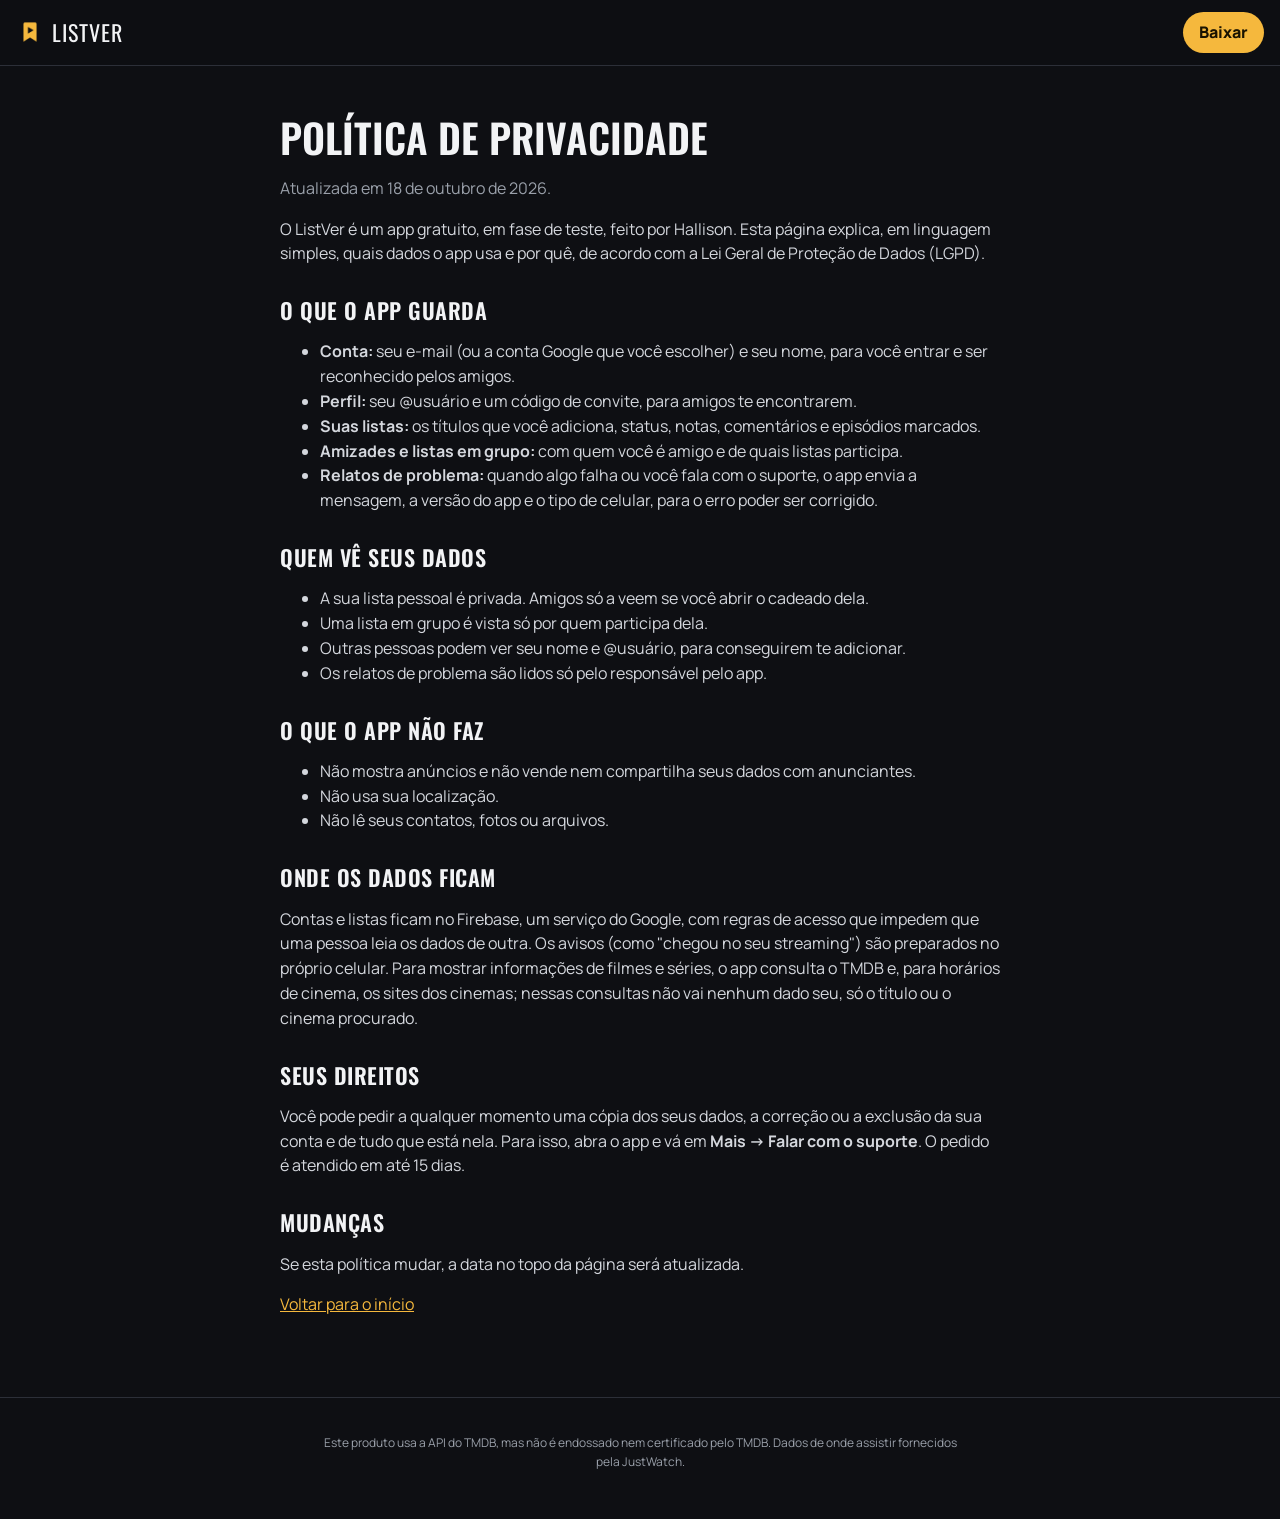
==== privacidade.html @ 409ae318 "Pagina de download do ListVer" ====
<!doctype html>
<html lang="pt-BR">
<head>
<meta charset="utf-8">
<meta name="viewport" content="width=device-width, initial-scale=1">
<title>Privacidade do ListVer</title>
<meta name="theme-color" content="#0E0F13">
<link rel="icon" href="icone.png">
<link rel="preconnect" href="https://fonts.googleapis.com">
<link rel="preconnect" href="https://fonts.gstatic.com" crossorigin>
<link href="https://fonts.googleapis.com/css2?family=Oswald:wght@500;600&family=Manrope:wght@500;700;800&display=swap" rel="stylesheet">
<link rel="stylesheet" href="estilo.css">
</head>
<body>
<header class="barra">
  <a class="marca" href="index.html"><img src="icone.png" alt="" width="28" height="28">ListVer</a>
  <a class="barra-baixar" href="index.html#baixar">Baixar</a>
</header>

<main class="texto-longo">
  <h1>Política de privacidade</h1>
  <p class="data">Atualizada em 18 de outubro de 2026.</p>

  <p>O ListVer é um app gratuito, em fase de teste, feito por Hallison. Esta página explica, em linguagem simples, quais dados o app usa e por quê, de acordo com a Lei Geral de Proteção de Dados (LGPD).</p>

  <h2>O que o app guarda</h2>
  <ul>
    <li><strong>Conta:</strong> seu e-mail (ou a conta Google que você escolher) e seu nome, para você entrar e ser reconhecido pelos amigos.</li>
    <li><strong>Perfil:</strong> seu @usuário e um código de convite, para amigos te encontrarem.</li>
    <li><strong>Suas listas:</strong> os títulos que você adiciona, status, notas, comentários e episódios marcados.</li>
    <li><strong>Amizades e listas em grupo:</strong> com quem você é amigo e de quais listas participa.</li>
    <li><strong>Relatos de problema:</strong> quando algo falha ou você fala com o suporte, o app envia a mensagem, a versão do app e o tipo de celular, para o erro poder ser corrigido.</li>
  </ul>

  <h2>Quem vê seus dados</h2>
  <ul>
    <li>A sua lista pessoal é privada. Amigos só a veem se você abrir o cadeado dela.</li>
    <li>Uma lista em grupo é vista só por quem participa dela.</li>
    <li>Outras pessoas podem ver seu nome e @usuário, para conseguirem te adicionar.</li>
    <li>Os relatos de problema são lidos só pelo responsável pelo app.</li>
  </ul>

  <h2>O que o app não faz</h2>
  <ul>
    <li>Não mostra anúncios e não vende nem compartilha seus dados com anunciantes.</li>
    <li>Não usa sua localização.</li>
    <li>Não lê seus contatos, fotos ou arquivos.</li>
  </ul>

  <h2>Onde os dados ficam</h2>
  <p>Contas e listas ficam no Firebase, um serviço do Google, com regras de acesso que impedem que uma pessoa leia os dados de outra. Os avisos (como "chegou no seu streaming") são preparados no próprio celular. Para mostrar informações de filmes e séries, o app consulta o TMDB e, para horários de cinema, os sites dos cinemas; nessas consultas não vai nenhum dado seu, só o título ou o cinema procurado.</p>

  <h2>Seus direitos</h2>
  <p>Você pode pedir a qualquer momento uma cópia dos seus dados, a correção ou a exclusão da sua conta e de tudo que está nela. Para isso, abra o app e vá em <strong>Mais → Falar com o suporte</strong>. O pedido é atendido em até 15 dias.</p>

  <h2>Mudanças</h2>
  <p>Se esta política mudar, a data no topo da página será atualizada.</p>

  <p><a href="index.html">Voltar para o início</a></p>
</main>

<footer class="rodape">
  <p class="creditos">Este produto usa a API do TMDB, mas não é endossado nem certificado pelo TMDB. Dados de onde assistir fornecidos pela JustWatch.</p>
</footer>
</body>
</html>
---- estilo.css ----
:root {
  --fundo: #0e0f13;
  --cartao: #181a20;
  --borda: #2c2f38;
  --texto: #f2f3f5;
  --suave: #9aa0aa;
  --destaque: #f5b83d;
  --sobre-destaque: #1a1300;
}

* { box-sizing: border-box; }
html { scroll-behavior: smooth; }
body {
  margin: 0;
  background: var(--fundo);
  color: var(--texto);
  font-family: Manrope, system-ui, sans-serif;
  line-height: 1.55;
}
a { color: var(--destaque); }
h1, h2, h3 { font-family: Oswald, sans-serif; font-weight: 600; line-height: 1.15; margin: 0; }
h2 { font-size: 30px; text-transform: uppercase; letter-spacing: 0.5px; text-align: center; }
h3 { font-size: 20px; font-weight: 500; }

.barra {
  position: sticky; top: 0; z-index: 1;
  display: flex; align-items: center; justify-content: space-between;
  padding: 12px 16px;
  background: rgba(14, 15, 19, 0.88);
  backdrop-filter: blur(8px);
  border-bottom: 1px solid var(--borda);
}
.marca {
  display: flex; align-items: center; gap: 8px;
  color: var(--texto); text-decoration: none;
  font-family: Oswald, sans-serif; font-size: 22px; text-transform: uppercase; letter-spacing: 1px;
}
.barra-baixar {
  color: var(--sobre-destaque); background: var(--destaque);
  text-decoration: none; font-weight: 800; padding: 8px 16px; border-radius: 999px;
}

main { max-width: 960px; margin: 0 auto; padding: 0 16px; }
section { padding: 56px 0; }

.heroi { text-align: center; display: flex; flex-direction: column; align-items: center; gap: 20px; padding-top: 64px; }
.heroi-icone { border-radius: 22px; }
.heroi h1 { font-size: clamp(36px, 7vw, 60px); text-transform: uppercase; max-width: 760px; }
.heroi h1 span { color: var(--destaque); }
.heroi-texto { color: var(--suave); font-size: 18px; max-width: 580px; margin: 0; }
.heroi-acoes { display: flex; flex-direction: column; align-items: center; gap: 10px; }
.selo { color: var(--suave); font-size: 14px; }

.botao {
  display: inline-block; text-align: center; text-decoration: none;
  background: var(--destaque); color: var(--sobre-destaque);
  font-weight: 800; font-size: 17px; padding: 16px 28px; border-radius: 14px;
}
.botao:hover { filter: brightness(1.08); }
.botao:active { opacity: 0.85; }
.botao-grande { display: block; font-size: 19px; padding: 20px; }

.grade { display: grid; grid-template-columns: repeat(auto-fit, minmax(260px, 1fr)); gap: 16px; margin-top: 28px; }
.cartao { background: var(--cartao); border: 1px solid var(--borda); border-radius: 16px; padding: 22px; }
.cartao p { color: var(--suave); margin: 8px 0 0; }
.cartao-icone { font-size: 28px; margin-bottom: 10px; }

.baixar { max-width: 520px; margin: 0 auto; display: flex; flex-direction: column; gap: 16px; }
.passos {
  margin: 0; padding: 18px 18px 18px 38px;
  background: var(--cartao); border: 1px solid var(--borda); border-radius: 16px;
  display: flex; flex-direction: column; gap: 10px;
}
.passos strong { color: var(--destaque); }
.nota-centro { color: var(--suave); font-size: 14px; text-align: center; margin: 0; }
.aviso { background: var(--cartao); border-left: 4px solid var(--destaque); border-radius: 12px; padding: 14px 16px; font-size: 15px; }

.sugestao { text-align: center; max-width: 620px; margin: 0 auto; }
.sugestao p { color: var(--suave); font-size: 17px; }

.rodape { border-top: 1px solid var(--borda); padding: 28px 16px 40px; text-align: center; color: var(--suave); font-size: 14px; }
.rodape p { margin: 8px auto; max-width: 640px; }
.creditos { display: flex; flex-direction: column; align-items: center; gap: 8px; font-size: 12px; }

.texto-longo { max-width: 720px; margin: 0 auto; padding: 48px 0 64px; }
.texto-longo h1 { font-size: 40px; text-transform: uppercase; margin-bottom: 8px; }
.texto-longo h2 { text-align: left; font-size: 22px; margin-top: 32px; }
.texto-longo p, .texto-longo li { color: #d4d7dd; }
.texto-longo .data { color: var(--suave); }
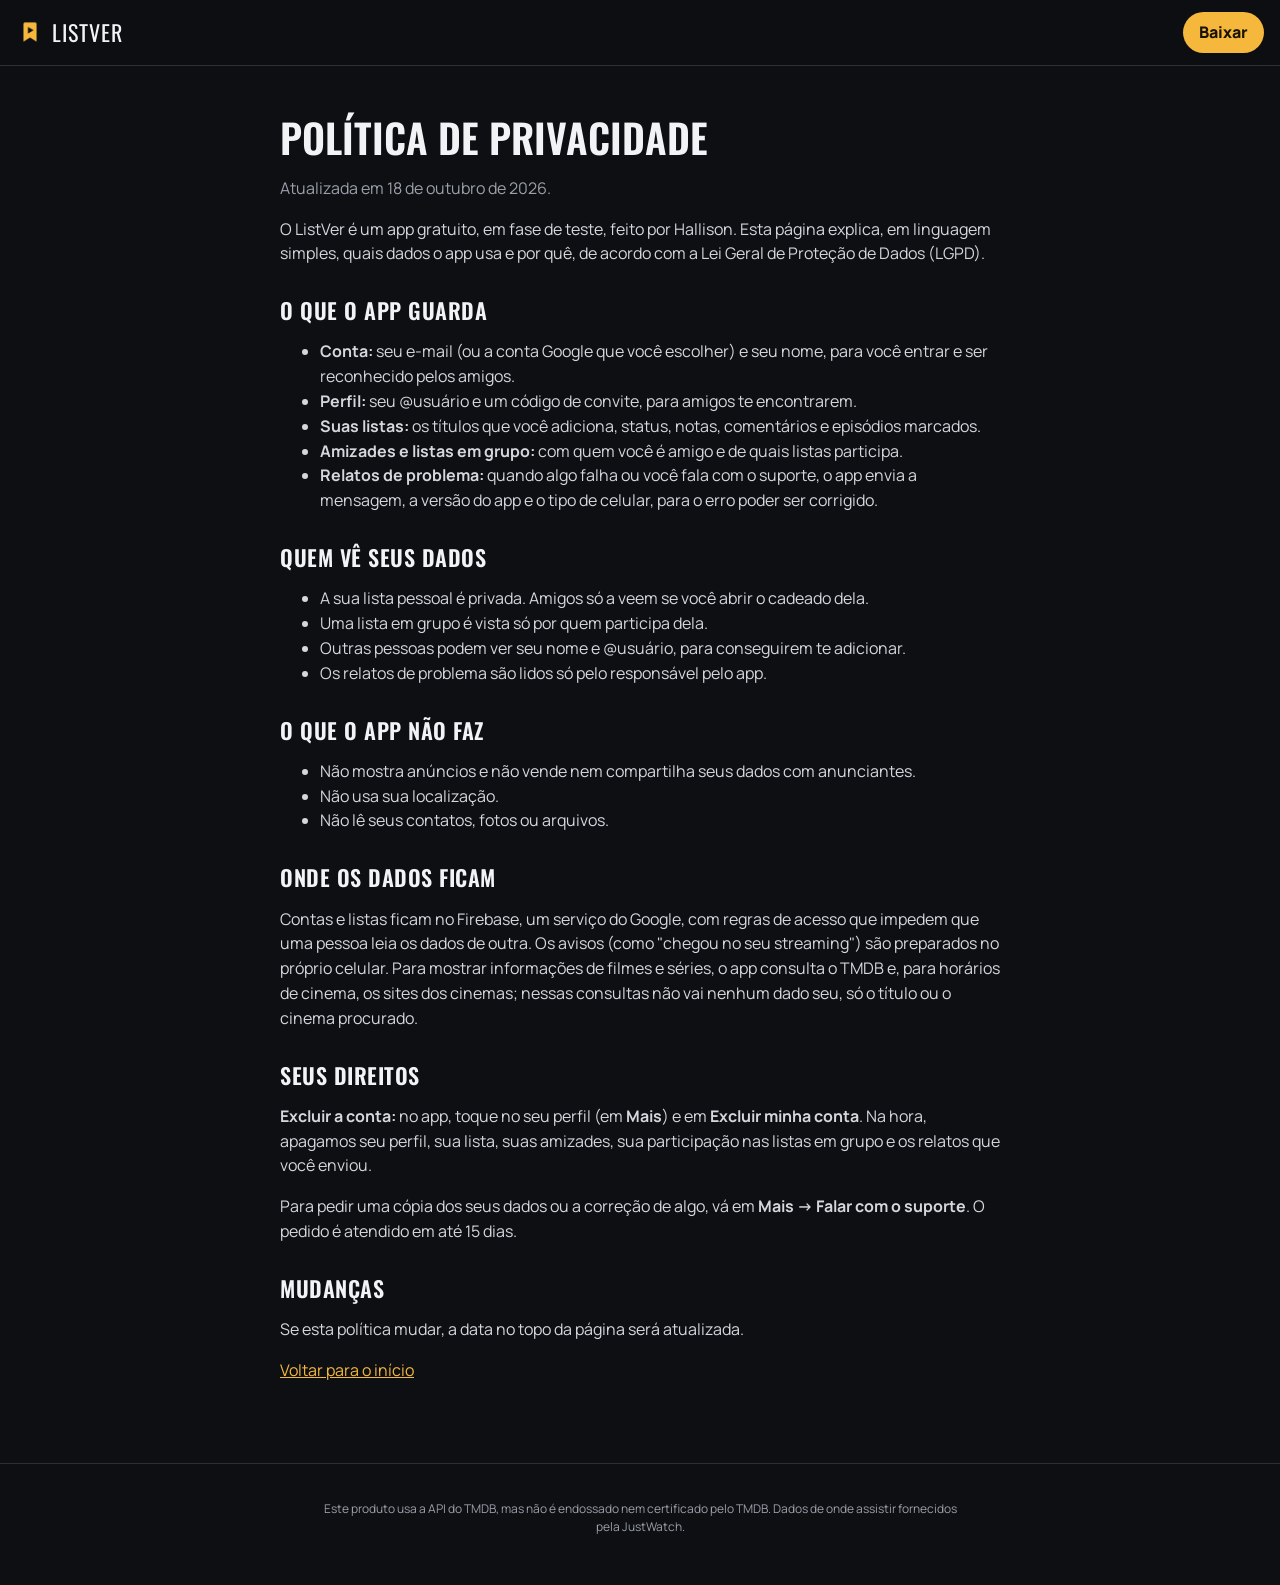
==== commit 016137a2: "Privacidade: excluir conta pelo app" ====
--- a/privacidade.html
+++ b/privacidade.html
@@ -51,7 +51,8 @@
   <p>Contas e listas ficam no Firebase, um serviço do Google, com regras de acesso que impedem que uma pessoa leia os dados de outra. Os avisos (como "chegou no seu streaming") são preparados no próprio celular. Para mostrar informações de filmes e séries, o app consulta o TMDB e, para horários de cinema, os sites dos cinemas; nessas consultas não vai nenhum dado seu, só o título ou o cinema procurado.</p>
 
   <h2>Seus direitos</h2>
-  <p>Você pode pedir a qualquer momento uma cópia dos seus dados, a correção ou a exclusão da sua conta e de tudo que está nela. Para isso, abra o app e vá em <strong>Mais → Falar com o suporte</strong>. O pedido é atendido em até 15 dias.</p>
+  <p><strong>Excluir a conta:</strong> no app, toque no seu perfil (em <strong>Mais</strong>) e em <strong>Excluir minha conta</strong>. Na hora, apagamos seu perfil, sua lista, suas amizades, sua participação nas listas em grupo e os relatos que você enviou.</p>
+  <p>Para pedir uma cópia dos seus dados ou a correção de algo, vá em <strong>Mais → Falar com o suporte</strong>. O pedido é atendido em até 15 dias.</p>
 
   <h2>Mudanças</h2>
   <p>Se esta política mudar, a data no topo da página será atualizada.</p>
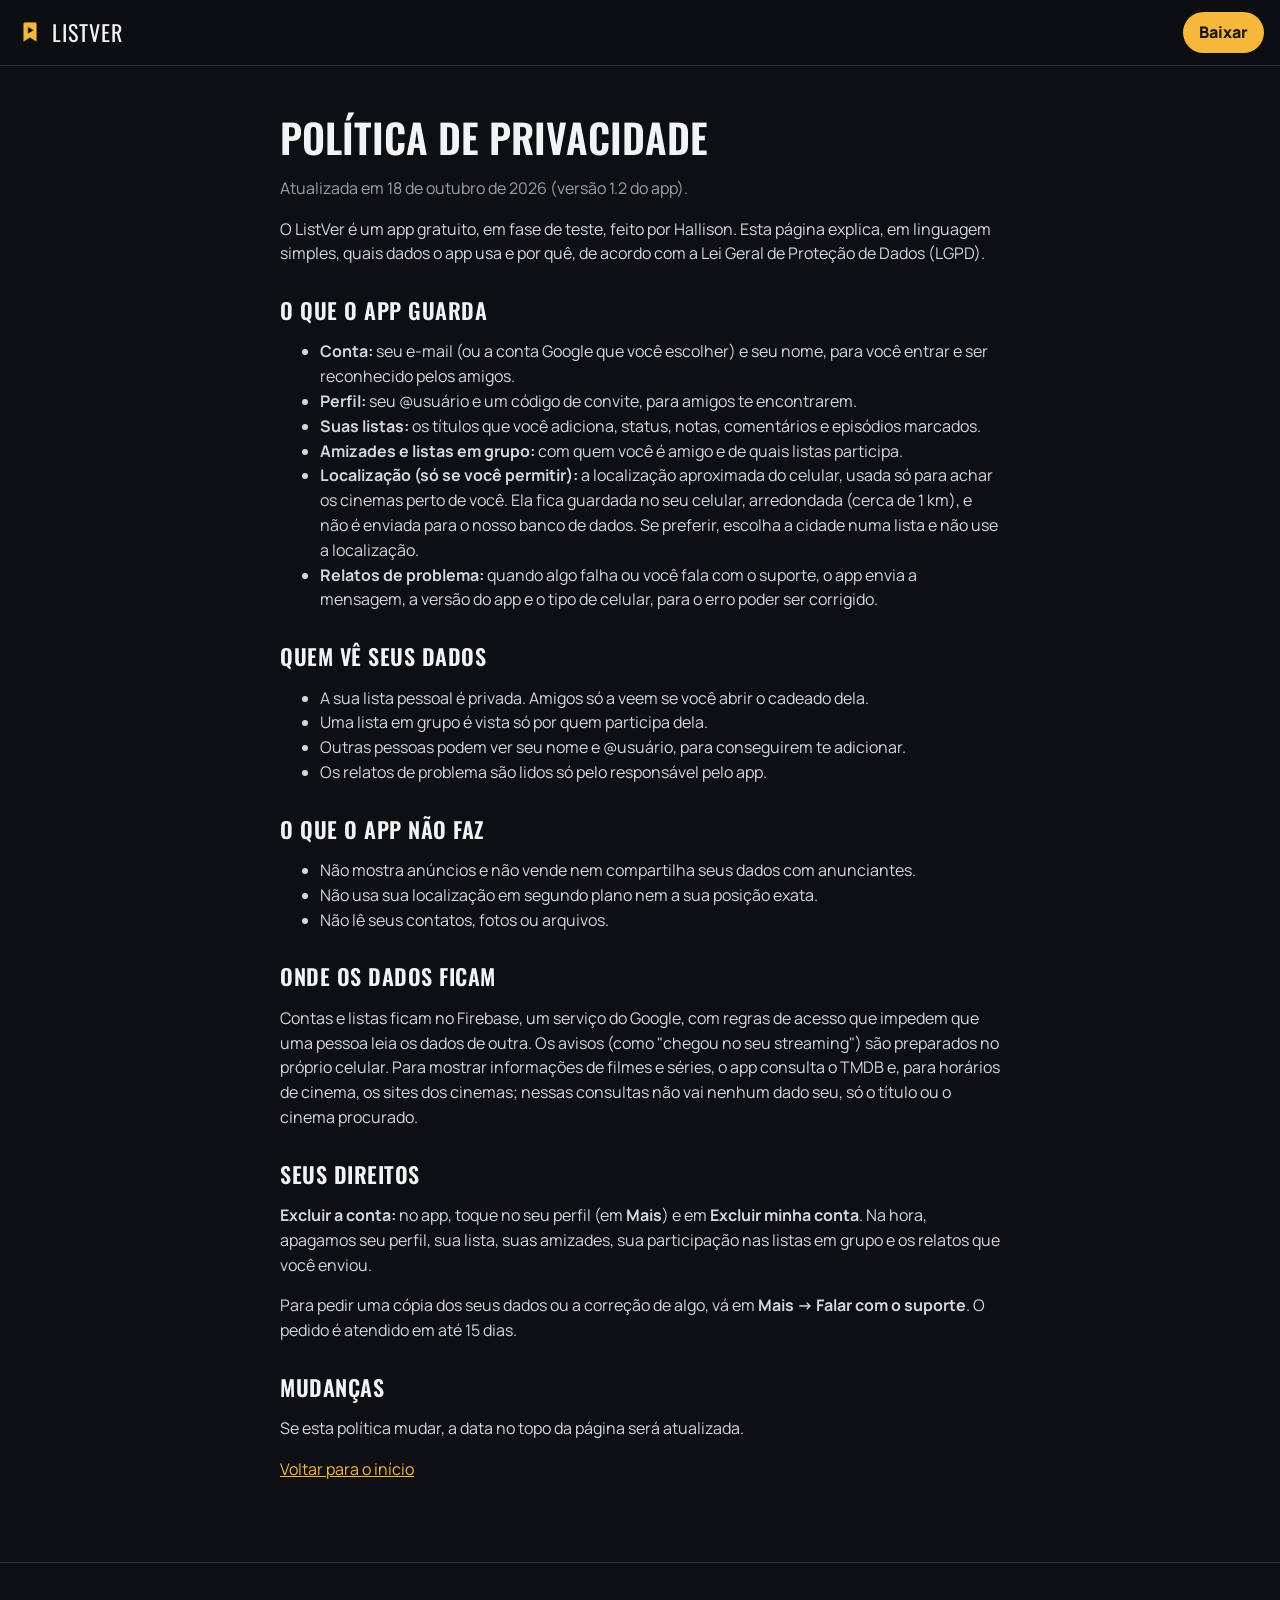
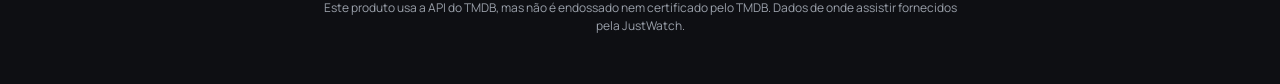
==== commit 940a7787: "Pagina nova: como o app funciona, com telas reais; cinemas do Brasil" ====
--- a/privacidade.html
+++ b/privacidade.html
@@ -19,7 +19,7 @@
 
 <main class="texto-longo">
   <h1>Política de privacidade</h1>
-  <p class="data">Atualizada em 18 de outubro de 2026.</p>
+  <p class="data">Atualizada em 18 de outubro de 2026 (versão 1.2 do app).</p>
 
   <p>O ListVer é um app gratuito, em fase de teste, feito por Hallison. Esta página explica, em linguagem simples, quais dados o app usa e por quê, de acordo com a Lei Geral de Proteção de Dados (LGPD).</p>
 
@@ -29,6 +29,7 @@
     <li><strong>Perfil:</strong> seu @usuário e um código de convite, para amigos te encontrarem.</li>
     <li><strong>Suas listas:</strong> os títulos que você adiciona, status, notas, comentários e episódios marcados.</li>
     <li><strong>Amizades e listas em grupo:</strong> com quem você é amigo e de quais listas participa.</li>
+    <li><strong>Localização (só se você permitir):</strong> a localização aproximada do celular, usada só para achar os cinemas perto de você. Ela fica guardada no seu celular, arredondada (cerca de 1 km), e não é enviada para o nosso banco de dados. Se preferir, escolha a cidade numa lista e não use a localização.</li>
     <li><strong>Relatos de problema:</strong> quando algo falha ou você fala com o suporte, o app envia a mensagem, a versão do app e o tipo de celular, para o erro poder ser corrigido.</li>
   </ul>
 
@@ -43,7 +44,7 @@
   <h2>O que o app não faz</h2>
   <ul>
     <li>Não mostra anúncios e não vende nem compartilha seus dados com anunciantes.</li>
-    <li>Não usa sua localização.</li>
+    <li>Não usa sua localização em segundo plano nem a sua posição exata.</li>
     <li>Não lê seus contatos, fotos ou arquivos.</li>
   </ul>
 
--- a/estilo.css
+++ b/estilo.css
@@ -60,10 +60,6 @@
 .botao:active { opacity: 0.85; }
 .botao-grande { display: block; font-size: 19px; padding: 20px; }
 
-.grade { display: grid; grid-template-columns: repeat(auto-fit, minmax(260px, 1fr)); gap: 16px; margin-top: 28px; }
-.cartao { background: var(--cartao); border: 1px solid var(--borda); border-radius: 16px; padding: 22px; }
-.cartao p { color: var(--suave); margin: 8px 0 0; }
-.cartao-icone { font-size: 28px; margin-bottom: 10px; }
 
 .baixar { max-width: 520px; margin: 0 auto; display: flex; flex-direction: column; gap: 16px; }
 .passos {
@@ -87,3 +83,41 @@
 .texto-longo h2 { text-align: left; font-size: 22px; margin-top: 32px; }
 .texto-longo p, .texto-longo li { color: #d4d7dd; }
 .texto-longo .data { color: var(--suave); }
+
+.selo a { color: var(--suave); }
+
+.destaques { display: grid; grid-template-columns: repeat(3, 1fr); gap: 12px; padding-top: 8px; }
+.destaque { background: var(--cartao); border: 1px solid var(--borda); border-radius: 16px; padding: 18px; }
+.destaque h3 { font-size: 18px; text-transform: uppercase; letter-spacing: 0.5px; }
+.destaque p { color: var(--suave); margin: 6px 0 0; font-size: 15px; }
+
+.como-dica { text-align: center; color: var(--suave); margin: 10px 0 0; }
+.so-celular { display: none; }
+.telas {
+  list-style: none; margin: 28px 0 0; padding: 0;
+  display: grid; grid-template-columns: repeat(4, 1fr); gap: 20px;
+}
+.tela { display: flex; flex-direction: column; gap: 10px; }
+.tela img {
+  width: 100%; height: auto; display: block;
+  border: 6px solid #22252d; border-radius: 28px; background: #000;
+  box-shadow: 0 18px 40px rgba(0, 0, 0, 0.45);
+}
+.tela h3 { font-size: 19px; display: flex; align-items: center; gap: 8px; margin-top: 6px; }
+.tela h3 span {
+  display: inline-grid; place-items: center; width: 26px; height: 26px; flex: none;
+  border-radius: 50%; background: var(--destaque); color: var(--sobre-destaque);
+  font-family: Manrope, system-ui, sans-serif; font-size: 14px; font-weight: 800;
+}
+.tela p { color: var(--suave); margin: 0; font-size: 15px; }
+
+@media (max-width: 720px) {
+  .destaques { grid-template-columns: 1fr; }
+  .so-celular { display: inline; }
+  /* No celular as telas viram um carrossel de deslizar. */
+  .telas {
+    display: flex; overflow-x: auto; scroll-snap-type: x mandatory; gap: 16px;
+    margin-left: -16px; margin-right: -16px; padding: 0 16px 12px;
+  }
+  .tela { flex: 0 0 72%; scroll-snap-align: center; }
+}
